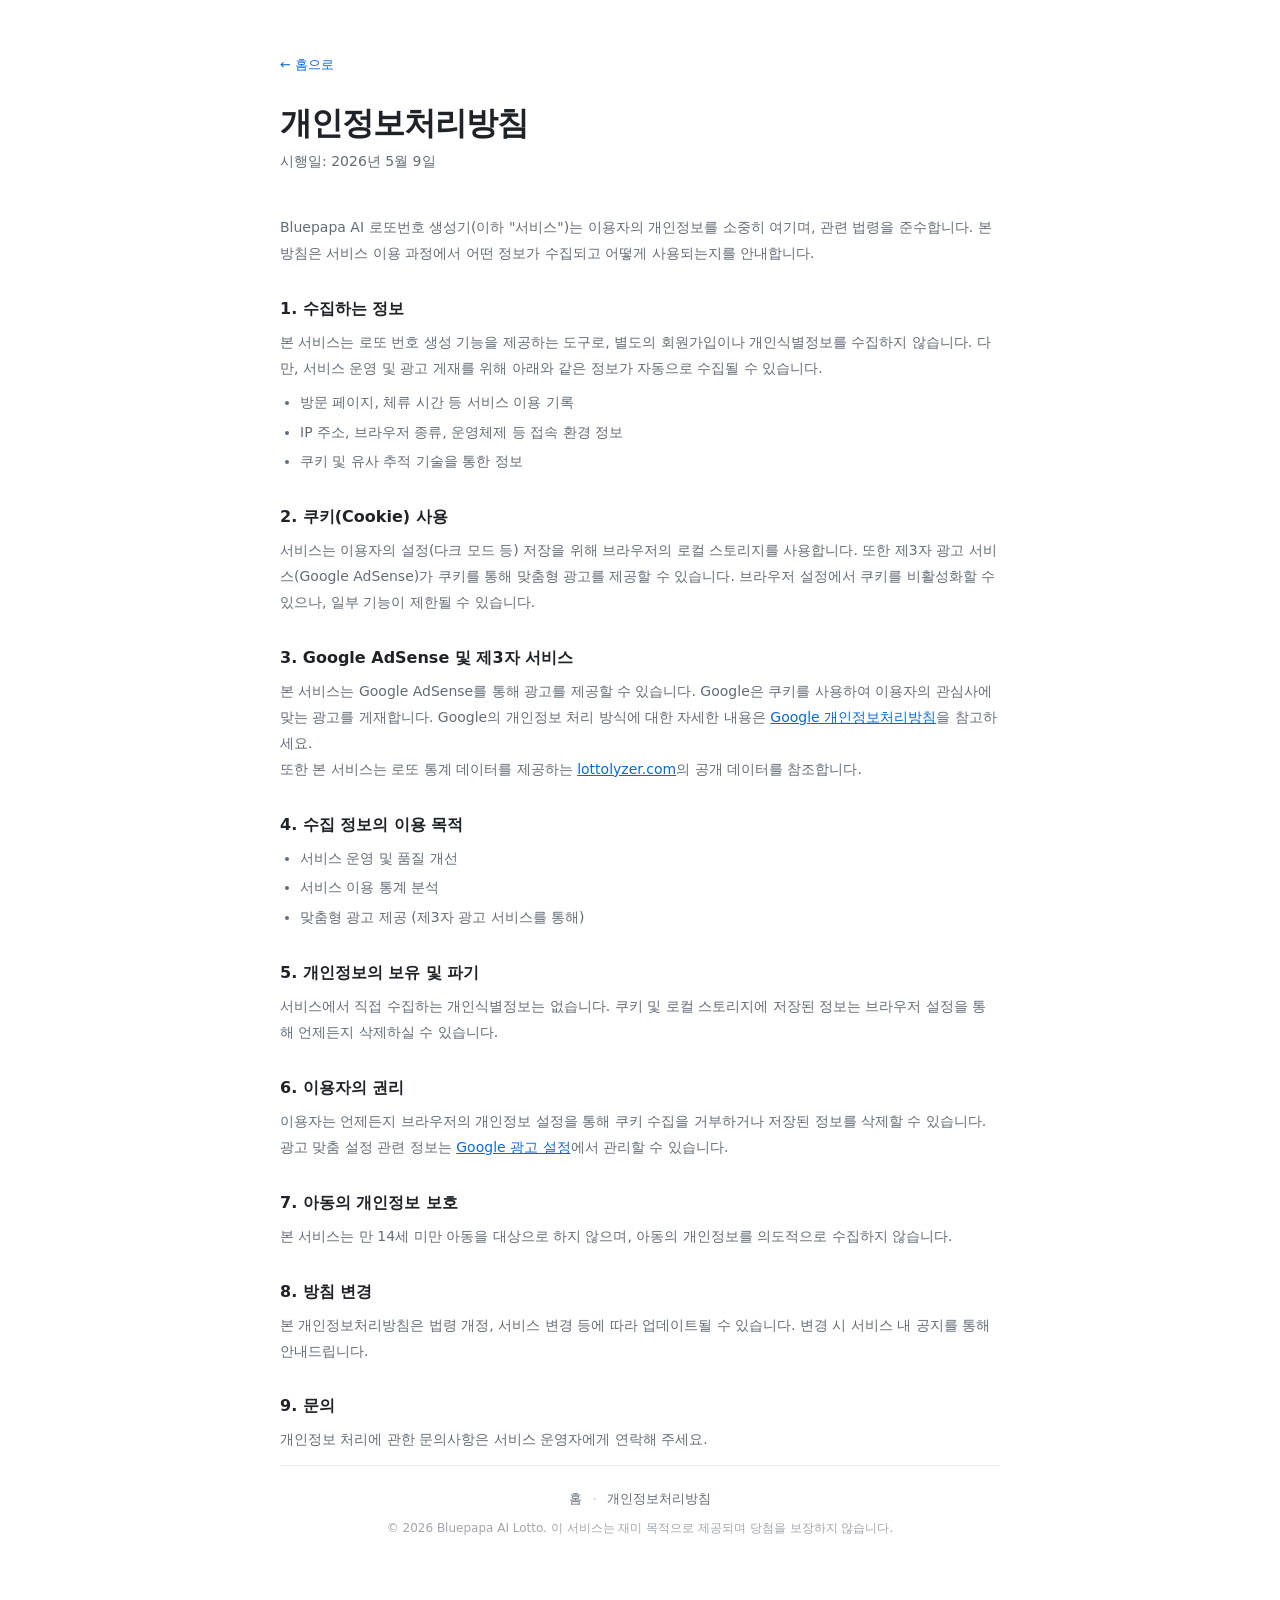
==== privacy.html @ 8c169852 "Google AdSense 최적화: 메타태그, FAQ, 개인정보처리방침, robots.txt, sitemap 추가 Co-Authored-By: Claude Sonnet 4.6 <n" ====
<!DOCTYPE html>
<html lang="ko">
<head>
  <meta charset="UTF-8" />
  <meta name="viewport" content="width=device-width, initial-scale=1.0" />
  <title>개인정보처리방침 - Bluepapa AI 로또번호 생성기</title>
  <meta name="description" content="Bluepapa AI 로또번호 생성기의 개인정보처리방침입니다." />
  <meta name="robots" content="index, follow" />
  <link rel="stylesheet" href="style.css">
  <style>
    .policy-wrap {
      width: 100%;
      max-width: 720px;
      margin: 0 auto;
    }
    .policy-wrap h1 {
      font-size: clamp(22px, 4vw, 32px);
      font-weight: 800;
      letter-spacing: -1px;
      margin-bottom: 8px;
      white-space: normal;
    }
    .policy-date {
      font-size: 13px;
      color: var(--muted);
      margin-bottom: 40px;
    }
    .policy-wrap h2 {
      font-size: 16px;
      font-weight: 700;
      color: var(--text);
      margin: 32px 0 10px;
      letter-spacing: 0;
      text-transform: none;
    }
    .policy-wrap p, .policy-wrap li {
      font-size: 14px;
      color: var(--muted);
      line-height: 1.85;
    }
    .policy-wrap ul {
      padding-left: 20px;
      margin: 8px 0;
    }
    .policy-wrap li { margin-bottom: 4px; }
    .policy-wrap a { color: var(--accent2); }
  </style>
</head>
<body>

  <div class="policy-wrap">
    <nav class="footer-nav" style="justify-content:flex-start; margin-bottom:32px;">
      <a href="/">← 홈으로</a>
    </nav>

    <h1>개인정보처리방침</h1>
    <p class="policy-date">시행일: 2026년 5월 9일</p>

    <p>Bluepapa AI 로또번호 생성기(이하 "서비스")는 이용자의 개인정보를 소중히 여기며, 관련 법령을 준수합니다. 본 방침은 서비스 이용 과정에서 어떤 정보가 수집되고 어떻게 사용되는지를 안내합니다.</p>

    <h2>1. 수집하는 정보</h2>
    <p>본 서비스는 로또 번호 생성 기능을 제공하는 도구로, 별도의 회원가입이나 개인식별정보를 수집하지 않습니다. 다만, 서비스 운영 및 광고 게재를 위해 아래와 같은 정보가 자동으로 수집될 수 있습니다.</p>
    <ul>
      <li>방문 페이지, 체류 시간 등 서비스 이용 기록</li>
      <li>IP 주소, 브라우저 종류, 운영체제 등 접속 환경 정보</li>
      <li>쿠키 및 유사 추적 기술을 통한 정보</li>
    </ul>

    <h2>2. 쿠키(Cookie) 사용</h2>
    <p>서비스는 이용자의 설정(다크 모드 등) 저장을 위해 브라우저의 로컬 스토리지를 사용합니다. 또한 제3자 광고 서비스(Google AdSense)가 쿠키를 통해 맞춤형 광고를 제공할 수 있습니다. 브라우저 설정에서 쿠키를 비활성화할 수 있으나, 일부 기능이 제한될 수 있습니다.</p>

    <h2>3. Google AdSense 및 제3자 서비스</h2>
    <p>본 서비스는 Google AdSense를 통해 광고를 제공할 수 있습니다. Google은 쿠키를 사용하여 이용자의 관심사에 맞는 광고를 게재합니다. Google의 개인정보 처리 방식에 대한 자세한 내용은 <a href="https://policies.google.com/privacy" target="_blank" rel="noopener">Google 개인정보처리방침</a>을 참고하세요.</p>
    <p>또한 본 서비스는 로또 통계 데이터를 제공하는 <a href="https://en.lottolyzer.com" target="_blank" rel="noopener">lottolyzer.com</a>의 공개 데이터를 참조합니다.</p>

    <h2>4. 수집 정보의 이용 목적</h2>
    <ul>
      <li>서비스 운영 및 품질 개선</li>
      <li>서비스 이용 통계 분석</li>
      <li>맞춤형 광고 제공 (제3자 광고 서비스를 통해)</li>
    </ul>

    <h2>5. 개인정보의 보유 및 파기</h2>
    <p>서비스에서 직접 수집하는 개인식별정보는 없습니다. 쿠키 및 로컬 스토리지에 저장된 정보는 브라우저 설정을 통해 언제든지 삭제하실 수 있습니다.</p>

    <h2>6. 이용자의 권리</h2>
    <p>이용자는 언제든지 브라우저의 개인정보 설정을 통해 쿠키 수집을 거부하거나 저장된 정보를 삭제할 수 있습니다. 광고 맞춤 설정 관련 정보는 <a href="https://adssettings.google.com" target="_blank" rel="noopener">Google 광고 설정</a>에서 관리할 수 있습니다.</p>

    <h2>7. 아동의 개인정보 보호</h2>
    <p>본 서비스는 만 14세 미만 아동을 대상으로 하지 않으며, 아동의 개인정보를 의도적으로 수집하지 않습니다.</p>

    <h2>8. 방침 변경</h2>
    <p>본 개인정보처리방침은 법령 개정, 서비스 변경 등에 따라 업데이트될 수 있습니다. 변경 시 서비스 내 공지를 통해 안내드립니다.</p>

    <h2>9. 문의</h2>
    <p>개인정보 처리에 관한 문의사항은 서비스 운영자에게 연락해 주세요.</p>

  </div>

  <footer class="site-footer" style="max-width:720px; width:100%;">
    <nav class="footer-nav">
      <a href="/">홈</a>
      <span class="footer-divider">·</span>
      <a href="/privacy.html">개인정보처리방침</a>
    </nav>
    <p class="footer-copy">© 2026 Bluepapa AI Lotto. 이 서비스는 재미 목적으로 제공되며 당첨을 보장하지 않습니다.</p>
  </footer>

</body>
</html>
---- style.css ----
/* ── System Font Stack ── */
:root {
  /* Light Mode (Default) */
  --bg:      #ffffff;
  --bg2:     #f6f8fa;
  --bg3:     #eaeef2;
  --bg4:     #d0d7de;
  --border:  rgba(0,0,0,0.08);
  --text:    #1f2328;
  --muted:   #636c76;
  --accent:  #fbc400;
  --accent2: #0969da;
  --green:   #1a7f37;
  --radius:  16px;
  --shadow:  0 4px 12px rgba(0,0,0,0.08);
  --ball-shadow: 0 4px 8px rgba(0,0,0,0.15);
}

body.dark-mode {
  /* Dark Mode */
  --bg:      #0d1117;
  --bg2:     #161b22;
  --bg3:     #1c2230;
  --bg4:     #222b3a;
  --border:  rgba(255,255,255,0.08);
  --text:    #e6edf3;
  --muted:   #8b949e;
  --accent:  #fbc400;
  --accent2: #4f9cf9;
  --green:   #4caf50;
  --shadow:  0 4px 12px rgba(0,0,0,0.5);
  --ball-shadow: 0 6px 16px rgba(0,0,0,0.5);
}

*, *::before, *::after { box-sizing: border-box; margin: 0; padding: 0; }

html { scroll-behavior: smooth; }

body {
  background: var(--bg);
  color: var(--text);
  font-family: 'Segoe UI', system-ui, -apple-system, sans-serif;
  min-height: 100vh;
  display: flex;
  flex-direction: column;
  align-items: center;
  padding: 56px 20px 80px;
  transition: background 0.3s, color 0.3s;
}

::-webkit-scrollbar { width: 6px; }
::-webkit-scrollbar-track { background: var(--bg); }
::-webkit-scrollbar-thumb { background: var(--bg3); border-radius: 3px; }

/* ───────────── HEADER ───────────── */
header {
  text-align: center;
  margin-bottom: 40px;
  position: relative;
  width: 100%;
  max-width: 600px;
}

.theme-toggle {
  position: absolute;
  top: -40px;
  right: 0;
  background: var(--bg2);
  border: 1px solid var(--border);
  color: var(--text);
  width: 40px;
  height: 40px;
  border-radius: 50%;
  display: flex;
  align-items: center;
  justify-content: center;
  cursor: pointer;
  font-size: 20px;
  transition: all 0.2s;
  box-shadow: var(--shadow);
}

.theme-toggle:hover {
  transform: scale(1.1);
}

.logo {
  display: inline-flex;
  align-items: center;
  justify-content: center;
  gap: 10px;
  font-size: 13px;
  font-weight: 700;
  color: var(--accent2);
  letter-spacing: 0.1em;
  text-transform: uppercase;
  margin-bottom: 20px;
  font-variant-numeric: tabular-nums;
}

.logo-dot {
  width: 8px; height: 8px;
  border-radius: 50%;
  background: var(--accent2);
  animation: blink 2s ease-in-out infinite;
}

@keyframes blink {
  0%, 100% { opacity: 1; }
  50% { opacity: 0.3; }
}

h1 {
  font-size: clamp(24px, 5vw, 42px);
  font-weight: 800;
  letter-spacing: -1.5px;
  line-height: 1.1;
  margin-bottom: 10px;
  white-space: nowrap;
}

h1 .blue { color: var(--accent2); }
h1 .gold { color: var(--accent); }

.tagline {
  font-size: 14px;
  color: var(--muted);
  margin-bottom: 16px;
}

.data-badge {
  display: inline-flex;
  align-items: center;
  gap: 6px;
  background: var(--bg2);
  border: 1px solid var(--border);
  border-radius: 100px;
  padding: 5px 14px;
  font-size: 11.5px;
  color: var(--muted);
}

.data-badge::before {
  content: '';
  width: 6px; height: 6px;
  border-radius: 50%;
  background: var(--green);
}

.draw-info {
  margin-top: 12px;
  display: flex;
  align-items: center;
  gap: 10px;
  flex-wrap: wrap;
  justify-content: center;
  font-size: 13px;
  color: var(--muted);
}

.draw-divider {
  opacity: 0.4;
}

.countdown {
  font-variant-numeric: tabular-nums;
  font-weight: 600;
  color: var(--accent);
  background: rgba(251, 196, 0, 0.12);
  padding: 1px 7px;
  border-radius: 6px;
  margin-left: 4px;
}

/* ───────────── MODE TOGGLE ───────────── */
.mode-wrap {
  display: flex;
  background: var(--bg2);
  border: 1px solid var(--border);
  border-radius: 12px;
  padding: 4px;
  gap: 4px;
  margin-bottom: 12px;
}

.mode-btn {
  cursor: pointer;
  border: none;
  border-radius: 8px;
  padding: 9px 22px;
  font-size: 13px;
  font-weight: 600;
  font-family: inherit;
  background: transparent;
  color: var(--muted);
  transition: all 0.2s;
  white-space: nowrap;
}

.mode-btn.active {
  background: var(--bg4);
  color: var(--text);
  box-shadow: var(--shadow);
}

/* ───────────── TOP-N 서브 셀렉터 ───────────── */
.topn-wrap {
  display: flex;
  flex-direction: column;
  align-items: center;
  gap: 10px;
  margin-bottom: 24px;
  overflow: hidden;
  max-height: 0;
  opacity: 0;
  transition: max-height 0.35s ease, opacity 0.25s ease, margin-bottom 0.35s ease;
}

.topn-wrap.visible {
  max-height: 120px;
  opacity: 1;
  margin-bottom: 24px;
}

.topn-label {
  font-size: 12px;
  color: var(--muted);
  letter-spacing: 0.05em;
}

.topn-label strong { color: var(--accent); }

.topn-btns {
  display: flex;
  gap: 7px;
}

.topn-btn {
  cursor: pointer;
  width: 44px; height: 44px;
  border-radius: 10px;
  border: 1px solid var(--border);
  background: var(--bg3);
  color: var(--muted);
  font-family: inherit;
  font-size: 15px;
  font-weight: 700;
  transition: all 0.2s;
  display: flex; align-items: center; justify-content: center;
}

.topn-btn:hover {
  border-color: rgba(251,196,0,0.4);
  color: var(--text);
}

.topn-btn.active {
  background: linear-gradient(135deg, #fbc400, #e67e00);
  border-color: transparent;
  color: #111;
  box-shadow: 0 4px 12px rgba(251,196,0,0.35);
  transform: scale(1.1);
}

/* 고정 볼 표시 */
.ball.fixed-ball {
  box-shadow:
    inset 0 -4px 8px rgba(0,0,0,0.3),
    inset 0 2px 4px rgba(255,255,255,0.15),
    var(--ball-shadow),
    0 0 0 3px rgba(251,196,0,0.7);
}

.pin-icon {
  font-size: 9px;
  text-align: center;
  line-height: 1;
  height: 12px;
}

/* ───────────── BOARD ───────────── */
.board {
  width: 100%;
  max-width: 600px;
  display: flex;
  flex-direction: column;
  gap: 14px;
  margin-bottom: 32px;
}

.game-row {
  background: var(--bg2);
  border: 1px solid var(--border);
  border-radius: var(--radius);
  padding: 18px 22px;
  display: flex;
  align-items: center;
  gap: 14px;
  transition: border-color 0.25s;
}

.game-row:hover { border-color: rgba(251,196,0,0.2); }

.game-label {
  font-size: 11px;
  font-weight: 700;
  color: var(--muted);
  min-width: 30px;
  letter-spacing: 0.05em;
  font-variant-numeric: tabular-nums;
}

.balls {
  display: flex;
  flex: 1;
  justify-content: space-evenly;
  align-items: flex-end;
}

/* ───────────── BALL ───────────── */
.ball-wrap { display: flex; flex-direction: column; align-items: center; gap: 4px; }

.ball {
  width: 52px; height: 52px;
  border-radius: 50%;
  display: flex;
  align-items: center;
  justify-content: center;
  font-size: 17px;
  font-weight: 800;
  color: #fff;
  text-shadow: 0 1px 3px rgba(0,0,0,0.35);
  position: relative;
  opacity: 0;
  transform: scale(0.3) rotate(-15deg);
  transition: opacity 0.3s, transform 0.42s cubic-bezier(0.34,1.56,0.64,1);
  box-shadow:
    inset 0 -4px 8px rgba(0,0,0,0.3),
    inset 0 2px 4px rgba(255,255,255,0.15),
    var(--ball-shadow);
  cursor: default;
}

.ball::after {
  content: '';
  position: absolute;
  top: 7px; left: 9px;
  width: 14px; height: 9px;
  background: rgba(255,255,255,0.28);
  border-radius: 50%;
  transform: rotate(-30deg);
}

.ball.show { opacity: 1; transform: scale(1) rotate(0deg); }

/* 로또 공 색상 */
.ball.y { background: radial-gradient(circle at 35% 30%, #ffe566, #f9a800); }  /* 1–10 */
.ball.b { background: radial-gradient(circle at 35% 30%, #90caf9, #1565c0); }  /* 11–20 */
.ball.r { background: radial-gradient(circle at 35% 30%, #ef9a9a, #c62828); }  /* 21–30 */
.ball.s { background: radial-gradient(circle at 35% 30%, #cfd8dc, #546e7a); }  /* 31–40 */
.ball.g { background: radial-gradient(circle at 35% 30%, #dce775, #558b2f); }  /* 41–45 */

.ball-placeholder {
  width: 52px; height: 52px;
  border-radius: 50%;
  background: var(--bg3);
  border: 2px dashed var(--border);
}

.ball-rank {
  font-size: 9px;
  font-weight: 700;
  color: var(--muted);
  letter-spacing: 0.04em;
  opacity: 0;
  transition: opacity 0.3s 0.5s;
  height: 12px;
}

.ball-rank.hot { color: var(--accent); }
.ball-rank.visible { opacity: 1; }

/* ───────────── BUTTONS ───────────── */
.btn-group {
  display: flex;
  gap: 10px;
  flex-wrap: wrap;
  justify-content: center;
  margin-bottom: 44px;
}

.btn {
  cursor: pointer;
  border: none;
  border-radius: 10px;
  font-family: inherit;
  font-weight: 700;
  font-size: 15px;
  padding: 15px 34px;
  transition: transform 0.15s, box-shadow 0.2s, background 0.2s;
}

.btn:active { transform: scale(0.95) !important; }

.btn-primary {
  background: linear-gradient(135deg, #fbc400 0%, #e67e00 100%);
  color: #111;
  box-shadow: 0 4px 20px rgba(251,196,0,0.28);
}

.btn-primary:hover {
  transform: translateY(-2px);
  box-shadow: 0 8px 32px rgba(251,196,0,0.42);
}

.btn-secondary {
  background: var(--bg2);
  color: var(--muted);
  border: 1px solid var(--border);
}

.btn-secondary:hover {
  color: var(--text);
  border-color: rgba(0,0,0,0.1);
  transform: translateY(-2px);
}

body.dark-mode .btn-secondary:hover {
    border-color: rgba(255,255,255,0.2);
}

/* ───────────── STATS PANEL ───────────── */
.stats-panel {
  width: 100%;
  max-width: 600px;
  background: var(--bg2);
  border: 1px solid var(--border);
  border-radius: var(--radius);
  overflow: hidden;
  margin-bottom: 32px;
}

.stats-header {
  display: flex;
  align-items: center;
  justify-content: space-between;
  padding: 16px 20px;
  border-bottom: 1px solid var(--border);
  cursor: pointer;
  user-select: none;
}

.stats-header-left {
  display: flex;
  align-items: center;
  gap: 10px;
}

.stats-header h2 {
  font-size: 13px;
  font-weight: 700;
  color: var(--muted);
  letter-spacing: 0.06em;
  text-transform: uppercase;
}

.stats-toggle-icon {
  font-size: 13px;
  color: var(--muted);
  transition: transform 0.3s;
}

.stats-toggle-icon.open { transform: rotate(180deg); }

.stats-body {
  max-height: 0;
  overflow: hidden;
  transition: max-height 0.4s ease;
}

.stats-body.open { max-height: 600px; }

.stats-inner { padding: 20px; }

/* 정렬 탭 */
.sort-tabs {
  display: flex;
  gap: 6px;
  margin-bottom: 16px;
}

.sort-tab {
  cursor: pointer;
  border: 1px solid var(--border);
  border-radius: 6px;
  padding: 5px 12px;
  font-size: 11px;
  font-weight: 600;
  background: transparent;
  color: var(--muted);
  font-family: inherit;
  transition: all 0.15s;
}

.sort-tab.active {
  background: var(--bg4);
  color: var(--text);
  border-color: rgba(0,0,0,0.1);
}

body.dark-mode .sort-tab.active {
    border-color: rgba(255,255,255,0.2);
}

.stats-grid {
  display: grid;
  grid-template-columns: repeat(auto-fill, minmax(76px, 1fr));
  gap: 7px;
}

.stat-card {
  display: flex;
  flex-direction: column;
  align-items: center;
  gap: 5px;
  padding: 10px 6px 8px;
  border-radius: 10px;
  border: 1px solid var(--border);
  background: var(--bg3);
  transition: border-color 0.2s, background 0.2s, transform 0.2s;
}

.stat-card.picked {
  border-color: rgba(251,196,0,0.55);
  background: rgba(251,196,0,0.05);
  transform: scale(1.04);
}

.stat-num {
  font-size: 17px;
  font-weight: 800;
  color: var(--text);
}

.stat-bar-wrap {
  width: 100%;
  height: 4px;
  background: rgba(0,0,0,0.06);
  border-radius: 2px;
  overflow: hidden;
}

body.dark-mode .stat-bar-wrap {
    background: rgba(255,255,255,0.06);
}

.stat-bar {
  height: 100%;
  border-radius: 2px;
  background: linear-gradient(90deg, #fbc400, #e67e00);
}

.stat-count {
  font-size: 10px;
  color: var(--muted);
  font-variant-numeric: tabular-nums;
}

/* ───────────── CONTACT FORM ───────────── */
.contact-section {
  width: 100%;
  max-width: 600px;
  background: var(--bg2);
  border: 1px solid var(--border);
  border-radius: var(--radius);
  padding: 28px 28px 24px;
  margin-bottom: 32px;
}

.contact-header { margin-bottom: 20px; }

.contact-title {
  font-size: 15px;
  font-weight: 700;
  color: var(--text);
  margin-bottom: 6px;
  letter-spacing: 0.02em;
}

.contact-desc {
  font-size: 12px;
  color: var(--muted);
  line-height: 1.6;
}

.form-row {
  display: grid;
  grid-template-columns: 1fr 1fr;
  gap: 12px;
}

.form-group {
  display: flex;
  flex-direction: column;
  gap: 6px;
  margin-bottom: 14px;
}

.form-group label {
  font-size: 12px;
  font-weight: 600;
  color: var(--muted);
  letter-spacing: 0.04em;
}

.form-group input,
.form-group select,
.form-group textarea {
  background: var(--bg);
  border: 1px solid var(--border);
  border-radius: 10px;
  color: var(--text);
  font-family: inherit;
  font-size: 13.5px;
  padding: 10px 13px;
  transition: border-color 0.2s, box-shadow 0.2s;
  outline: none;
  width: 100%;
  resize: none;
}

.form-group input::placeholder,
.form-group textarea::placeholder {
  color: var(--muted);
  opacity: 0.6;
}

.form-group input:focus,
.form-group select:focus,
.form-group textarea:focus {
  border-color: var(--accent);
  box-shadow: 0 0 0 3px rgba(251,196,0,0.15);
}

.form-group select option {
  background: var(--bg2);
  color: var(--text);
}

.form-submit {
  width: 100%;
  margin-top: 4px;
}

.form-success {
  display: none;
  text-align: center;
  color: var(--green);
  font-size: 14px;
  font-weight: 600;
  padding: 12px 0;
}

@media (max-width: 500px) {
  .form-row { grid-template-columns: 1fr; }
  .contact-section { padding: 20px 16px; }
}

/* ───────────── FAQ ───────────── */
.faq-section {
  width: 100%;
  max-width: 600px;
  margin-bottom: 40px;
}

.faq-title {
  font-size: 14px;
  font-weight: 700;
  color: var(--muted);
  letter-spacing: 0.06em;
  text-transform: uppercase;
  margin-bottom: 14px;
  text-align: center;
}

.faq-list {
  display: flex;
  flex-direction: column;
  gap: 8px;
}

.faq-item {
  background: var(--bg2);
  border: 1px solid var(--border);
  border-radius: var(--radius);
  overflow: hidden;
}

.faq-q {
  width: 100%;
  display: flex;
  align-items: center;
  justify-content: space-between;
  gap: 12px;
  padding: 16px 20px;
  background: none;
  border: none;
  cursor: pointer;
  font-family: inherit;
  font-size: 14px;
  font-weight: 600;
  color: var(--text);
  text-align: left;
}

.faq-icon {
  font-size: 20px;
  color: var(--muted);
  transition: transform 0.25s;
  flex-shrink: 0;
}

.faq-item.open .faq-icon { transform: rotate(45deg); color: var(--accent); }

.faq-a {
  max-height: 0;
  overflow: hidden;
  transition: max-height 0.3s ease, padding 0.3s ease;
  padding: 0 20px;
}

.faq-item.open .faq-a {
  max-height: 200px;
  padding: 0 20px 16px;
}

.faq-a p {
  font-size: 13.5px;
  color: var(--muted);
  line-height: 1.8;
}

/* ───────────── SITE FOOTER ───────────── */
.site-footer {
  width: 100%;
  max-width: 600px;
  text-align: center;
  margin-top: 12px;
  padding-top: 24px;
  border-top: 1px solid var(--border);
}

.footer-nav {
  display: flex;
  align-items: center;
  justify-content: center;
  gap: 10px;
  margin-bottom: 10px;
}

.footer-nav a {
  font-size: 13px;
  color: var(--muted);
  text-decoration: none;
  transition: color 0.2s;
}

.footer-nav a:hover { color: var(--text); }

.footer-divider {
  color: var(--muted);
  opacity: 0.4;
  font-size: 13px;
}

.footer-copy {
  font-size: 12px;
  color: var(--muted);
  opacity: 0.6;
  line-height: 1.7;
}

/* ───────────── FOOTER NOTICE ───────────── */
.notice {
  font-size: 12px;
  color: var(--muted);
  text-align: center;
  line-height: 1.85;
  max-width: 480px;
}

.notice strong { color: var(--accent); }
.notice a { color: var(--muted); }

/* ───────────── RESPONSIVE ───────────── */
@media (max-width: 500px) {
  .ball, .ball-placeholder { width: 44px; height: 44px; font-size: 15px; }
  .game-row { padding: 14px 12px; gap: 10px; }
  .balls { gap: 7px; }
  .ball::after { top: 5px; left: 6px; width: 11px; height: 7px; }
  .btn { padding: 13px 24px; font-size: 14px; }
  .theme-toggle { top: -50px; }
}
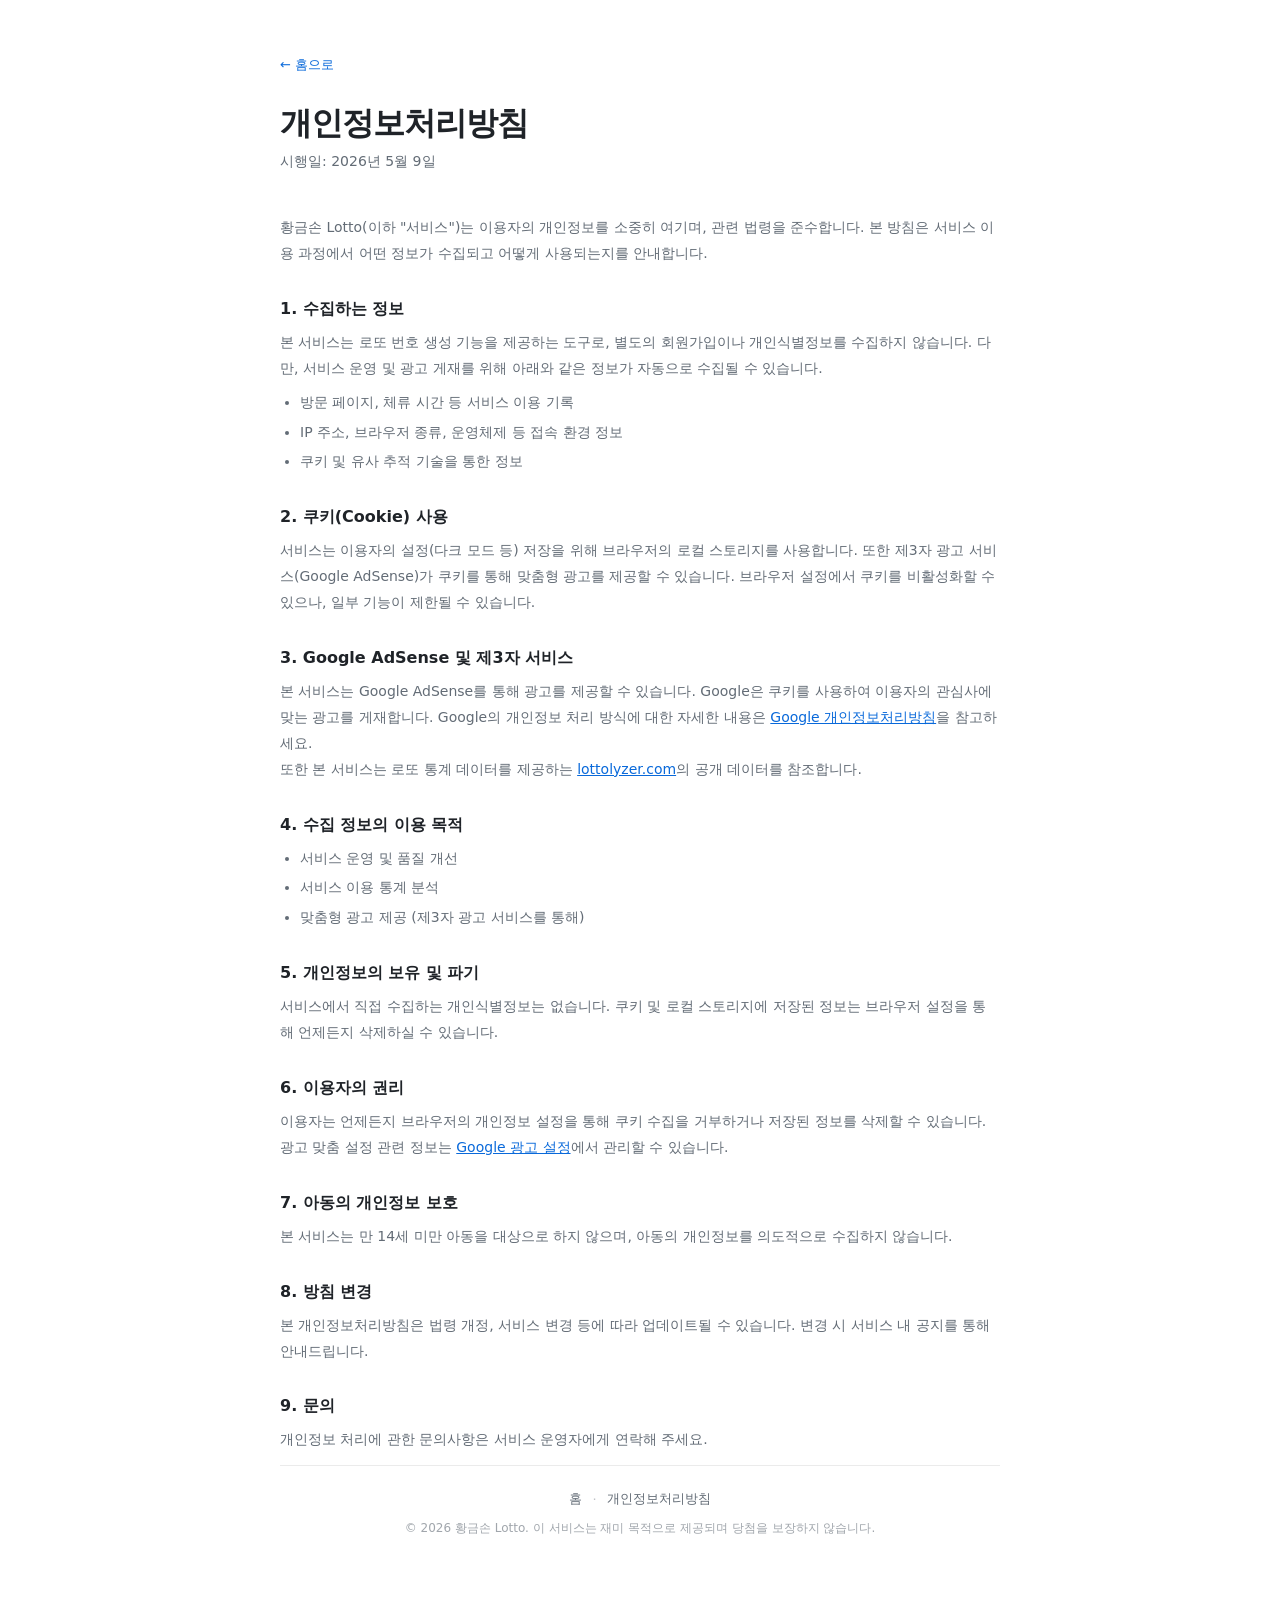
==== commit 5e73bedd: "타이틀 'Bluepapa AI Lotto번호 생성기' → '황금손 Lotto' 변경 Co-Authored-By: Claude Sonnet 4.6 <noreply@anthropic." ====
--- a/privacy.html
+++ b/privacy.html
@@ -3,8 +3,8 @@
 <head>
   <meta charset="UTF-8" />
   <meta name="viewport" content="width=device-width, initial-scale=1.0" />
-  <title>개인정보처리방침 - Bluepapa AI 로또번호 생성기</title>
-  <meta name="description" content="Bluepapa AI 로또번호 생성기의 개인정보처리방침입니다." />
+  <title>개인정보처리방침 - 황금손 Lotto</title>
+  <meta name="description" content="황금손 Lotto의 개인정보처리방침입니다." />
   <meta name="robots" content="index, follow" />
   <link rel="stylesheet" href="style.css">
   <style>
@@ -56,7 +56,7 @@
     <h1>개인정보처리방침</h1>
     <p class="policy-date">시행일: 2026년 5월 9일</p>
 
-    <p>Bluepapa AI 로또번호 생성기(이하 "서비스")는 이용자의 개인정보를 소중히 여기며, 관련 법령을 준수합니다. 본 방침은 서비스 이용 과정에서 어떤 정보가 수집되고 어떻게 사용되는지를 안내합니다.</p>
+    <p>황금손 Lotto(이하 "서비스")는 이용자의 개인정보를 소중히 여기며, 관련 법령을 준수합니다. 본 방침은 서비스 이용 과정에서 어떤 정보가 수집되고 어떻게 사용되는지를 안내합니다.</p>
 
     <h2>1. 수집하는 정보</h2>
     <p>본 서비스는 로또 번호 생성 기능을 제공하는 도구로, 별도의 회원가입이나 개인식별정보를 수집하지 않습니다. 다만, 서비스 운영 및 광고 게재를 위해 아래와 같은 정보가 자동으로 수집될 수 있습니다.</p>
@@ -103,7 +103,7 @@
       <span class="footer-divider">·</span>
       <a href="/privacy.html">개인정보처리방침</a>
     </nav>
-    <p class="footer-copy">© 2026 Bluepapa AI Lotto. 이 서비스는 재미 목적으로 제공되며 당첨을 보장하지 않습니다.</p>
+    <p class="footer-copy">© 2026 황금손 Lotto. 이 서비스는 재미 목적으로 제공되며 당첨을 보장하지 않습니다.</p>
   </footer>
 
 </body>
--- a/style.css
+++ b/style.css
@@ -425,6 +425,22 @@
   transform: translateY(-2px);
 }
 
+.btn-save {
+  background: var(--bg2);
+  color: var(--accent2);
+  border: 1px solid var(--border);
+}
+
+.btn-save:hover:not(:disabled) {
+  background: var(--bg3);
+  transform: translateY(-2px);
+}
+
+.btn-save:disabled {
+  opacity: 0.4;
+  cursor: not-allowed;
+}
+
 body.dark-mode .btn-secondary:hover {
     border-color: rgba(255,255,255,0.2);
 }
@@ -664,6 +680,206 @@
 @media (max-width: 500px) {
   .form-row { grid-template-columns: 1fr; }
   .contact-section { padding: 20px 16px; }
+}
+
+/* ───────────── LOTTO TICKET ───────────── */
+.ticket-section {
+  width: 100%;
+  max-width: 600px;
+  margin-bottom: 32px;
+  opacity: 0;
+  transform: translateY(12px);
+  pointer-events: none;
+  transition: opacity 0.4s ease, transform 0.4s ease;
+}
+
+.ticket-section.visible {
+  opacity: 1;
+  transform: translateY(0);
+  pointer-events: auto;
+}
+
+.ticket-section-header {
+  text-align: center;
+  margin-bottom: 10px;
+}
+
+.ticket-section-title {
+  font-size: 12px;
+  font-weight: 700;
+  color: var(--muted);
+  letter-spacing: 0.08em;
+  text-transform: uppercase;
+}
+
+.ticket-scroll-wrap {
+  overflow-x: auto;
+  -webkit-overflow-scrolling: touch;
+  border-radius: 12px;
+  box-shadow: var(--shadow);
+}
+
+.ticket-card {
+  display: flex;
+  background: #fff;
+  border-radius: 12px;
+  overflow: hidden;
+  border: 1px solid #ddd;
+  min-width: max-content;
+}
+
+/* 왼쪽 브랜드 세로 스트립 */
+.ticket-brand-strip {
+  width: 36px;
+  background: #cc1f2b;
+  display: flex;
+  align-items: center;
+  justify-content: center;
+  flex-shrink: 0;
+}
+
+.ticket-brand-inner {
+  display: flex;
+  flex-direction: column;
+  align-items: center;
+  gap: 2px;
+  transform: rotate(-90deg);
+  white-space: nowrap;
+}
+
+.tb-logo {
+  font-size: 13px;
+  font-weight: 900;
+  color: #fff;
+  font-style: italic;
+  letter-spacing: 1px;
+}
+
+.tb-sub {
+  font-size: 9px;
+  font-weight: 700;
+  color: rgba(255,255,255,0.85);
+  letter-spacing: 0.5px;
+}
+
+/* 게임 컬럼들 */
+.ticket-games {
+  display: flex;
+}
+
+.ticket-game {
+  display: flex;
+  flex-direction: column;
+  border-left: 1px solid #e0e0e0;
+}
+
+/* 게임 헤더 */
+.tg-header {
+  display: flex;
+  align-items: center;
+  justify-content: space-between;
+  padding: 5px 7px 4px;
+  background: #f5f5f5;
+  border-bottom: 1px solid #e0e0e0;
+  gap: 6px;
+}
+
+.tg-label {
+  font-size: 13px;
+  font-weight: 900;
+  color: #cc1f2b;
+}
+
+.tg-price {
+  font-size: 9px;
+  font-weight: 700;
+  color: #555;
+  white-space: nowrap;
+}
+
+/* 숫자 그리드 7×7 */
+.tg-grid {
+  display: grid;
+  grid-template-columns: repeat(7, 22px);
+  gap: 1px;
+  padding: 5px 6px;
+  background: #fff;
+  flex: 1;
+}
+
+.tg-cell {
+  width: 22px;
+  height: 22px;
+  border-radius: 50%;
+  display: flex;
+  align-items: center;
+  justify-content: center;
+  font-size: 9.5px;
+  font-weight: 600;
+  color: #333;
+  border: 1px solid #ddd;
+  background: #fff;
+  font-variant-numeric: tabular-nums;
+  cursor: default;
+  transition: transform 0.2s;
+}
+
+.tg-cell.tg-empty {
+  border-color: transparent;
+  background: transparent;
+}
+
+/* 선택된 번호: 볼 색상 */
+.tg-cell.tg-y {
+  background: radial-gradient(circle at 35% 30%, #ffe566, #f9a800);
+  border-color: #f9a800;
+  color: #5a3800;
+  font-weight: 800;
+  box-shadow: 0 1px 4px rgba(249,168,0,0.5);
+  transform: scale(1.12);
+}
+.tg-cell.tg-b {
+  background: radial-gradient(circle at 35% 30%, #90caf9, #1565c0);
+  border-color: #1565c0;
+  color: #fff;
+  font-weight: 800;
+  box-shadow: 0 1px 4px rgba(21,101,192,0.5);
+  transform: scale(1.12);
+}
+.tg-cell.tg-r {
+  background: radial-gradient(circle at 35% 30%, #ef9a9a, #c62828);
+  border-color: #c62828;
+  color: #fff;
+  font-weight: 800;
+  box-shadow: 0 1px 4px rgba(198,40,40,0.5);
+  transform: scale(1.12);
+}
+.tg-cell.tg-s {
+  background: radial-gradient(circle at 35% 30%, #cfd8dc, #546e7a);
+  border-color: #546e7a;
+  color: #fff;
+  font-weight: 800;
+  box-shadow: 0 1px 4px rgba(84,110,122,0.5);
+  transform: scale(1.12);
+}
+.tg-cell.tg-g {
+  background: radial-gradient(circle at 35% 30%, #dce775, #558b2f);
+  border-color: #558b2f;
+  color: #fff;
+  font-weight: 800;
+  box-shadow: 0 1px 4px rgba(85,139,47,0.5);
+  transform: scale(1.12);
+}
+
+/* 게임 푸터 */
+.tg-footer {
+  font-size: 7.5px;
+  color: #888;
+  text-align: center;
+  padding: 3px 4px;
+  border-top: 1px solid #eee;
+  background: #fafafa;
+  white-space: nowrap;
 }
 
 /* ───────────── FAQ ───────────── */
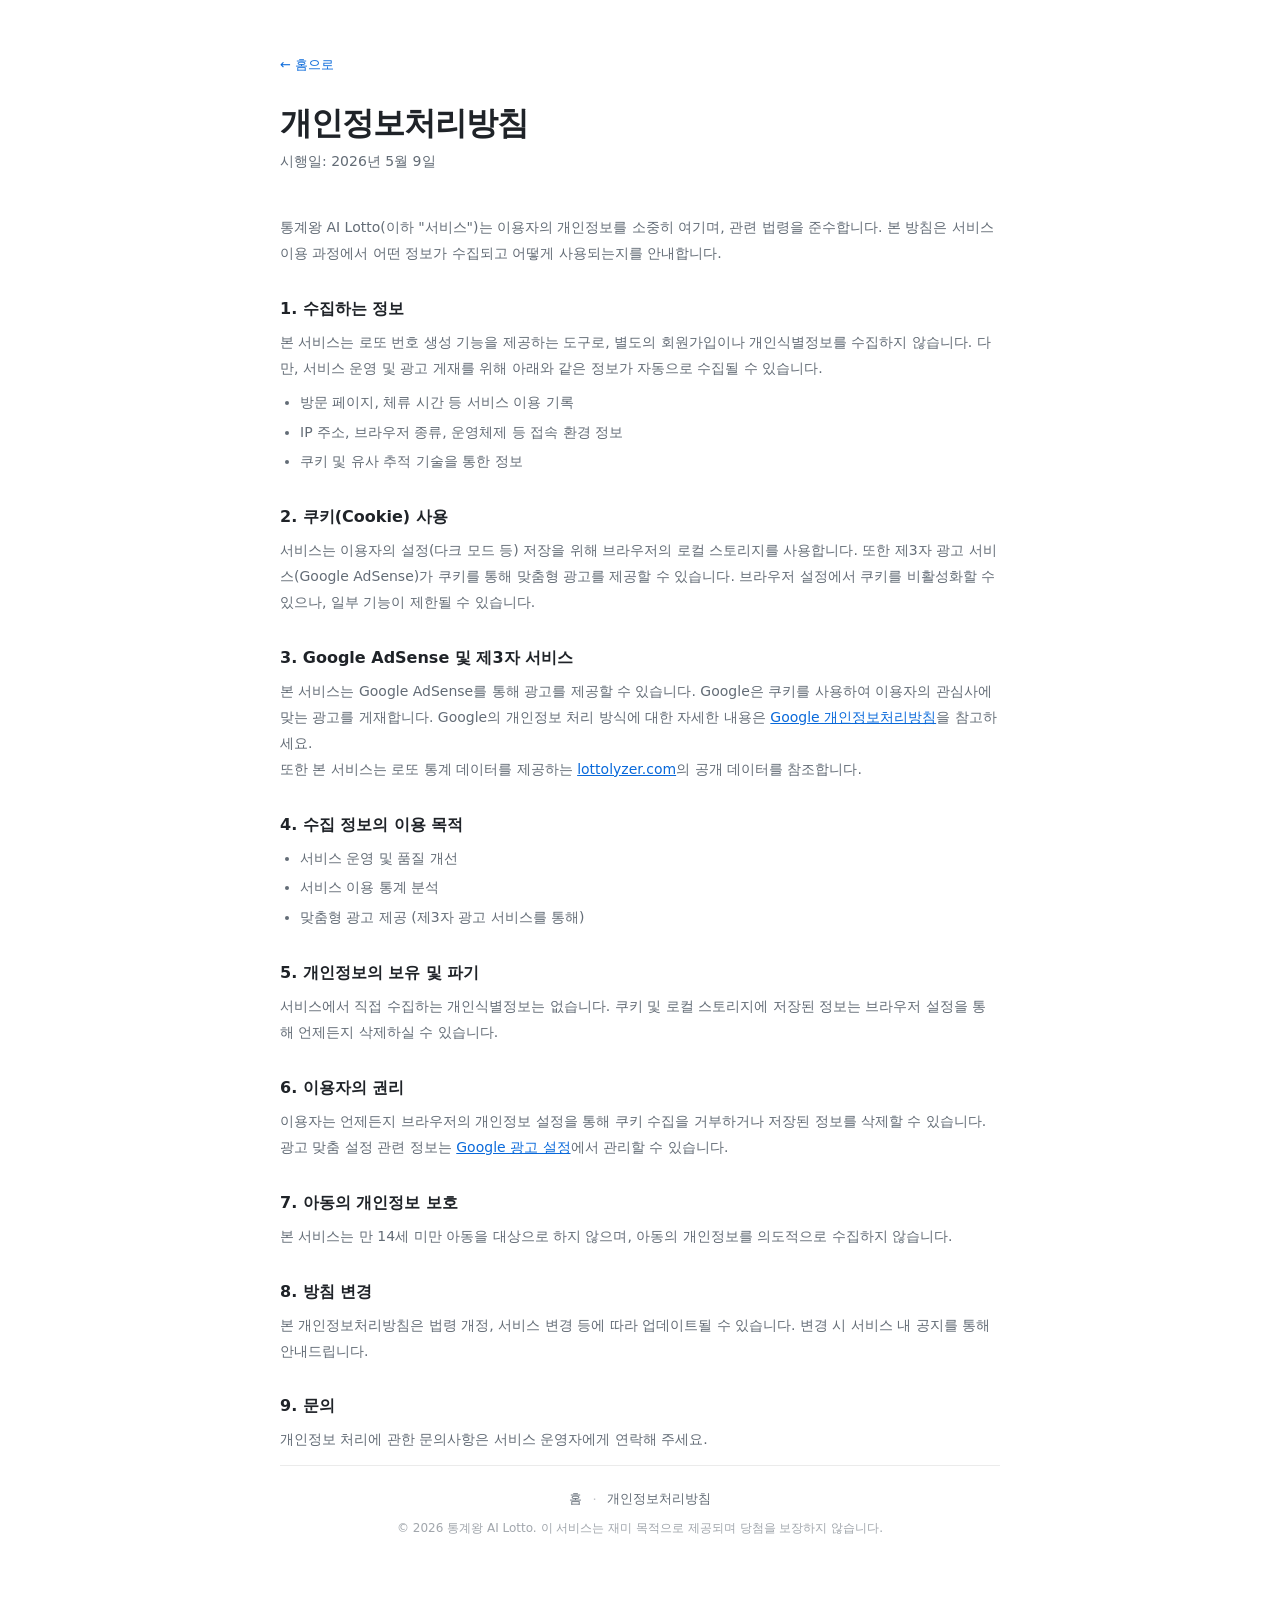
==== commit 9b48d3cf: "타이틀 '황금손 Lotto' → '통계왕 AI Lotto 번호 생성기' 변경 Co-Authored-By: Claude Sonnet 4.6 <noreply@anthropic.com>" ====
--- a/privacy.html
+++ b/privacy.html
@@ -3,8 +3,8 @@
 <head>
   <meta charset="UTF-8" />
   <meta name="viewport" content="width=device-width, initial-scale=1.0" />
-  <title>개인정보처리방침 - 황금손 Lotto</title>
-  <meta name="description" content="황금손 Lotto의 개인정보처리방침입니다." />
+  <title>개인정보처리방침 - 통계왕 AI Lotto</title>
+  <meta name="description" content="통계왕 AI Lotto의 개인정보처리방침입니다." />
   <meta name="robots" content="index, follow" />
   <link rel="stylesheet" href="style.css">
   <style>
@@ -56,7 +56,7 @@
     <h1>개인정보처리방침</h1>
     <p class="policy-date">시행일: 2026년 5월 9일</p>
 
-    <p>황금손 Lotto(이하 "서비스")는 이용자의 개인정보를 소중히 여기며, 관련 법령을 준수합니다. 본 방침은 서비스 이용 과정에서 어떤 정보가 수집되고 어떻게 사용되는지를 안내합니다.</p>
+    <p>통계왕 AI Lotto(이하 "서비스")는 이용자의 개인정보를 소중히 여기며, 관련 법령을 준수합니다. 본 방침은 서비스 이용 과정에서 어떤 정보가 수집되고 어떻게 사용되는지를 안내합니다.</p>
 
     <h2>1. 수집하는 정보</h2>
     <p>본 서비스는 로또 번호 생성 기능을 제공하는 도구로, 별도의 회원가입이나 개인식별정보를 수집하지 않습니다. 다만, 서비스 운영 및 광고 게재를 위해 아래와 같은 정보가 자동으로 수집될 수 있습니다.</p>
@@ -103,7 +103,7 @@
       <span class="footer-divider">·</span>
       <a href="/privacy.html">개인정보처리방침</a>
     </nav>
-    <p class="footer-copy">© 2026 황금손 Lotto. 이 서비스는 재미 목적으로 제공되며 당첨을 보장하지 않습니다.</p>
+    <p class="footer-copy">© 2026 통계왕 AI Lotto. 이 서비스는 재미 목적으로 제공되며 당첨을 보장하지 않습니다.</p>
   </footer>
 
 </body>
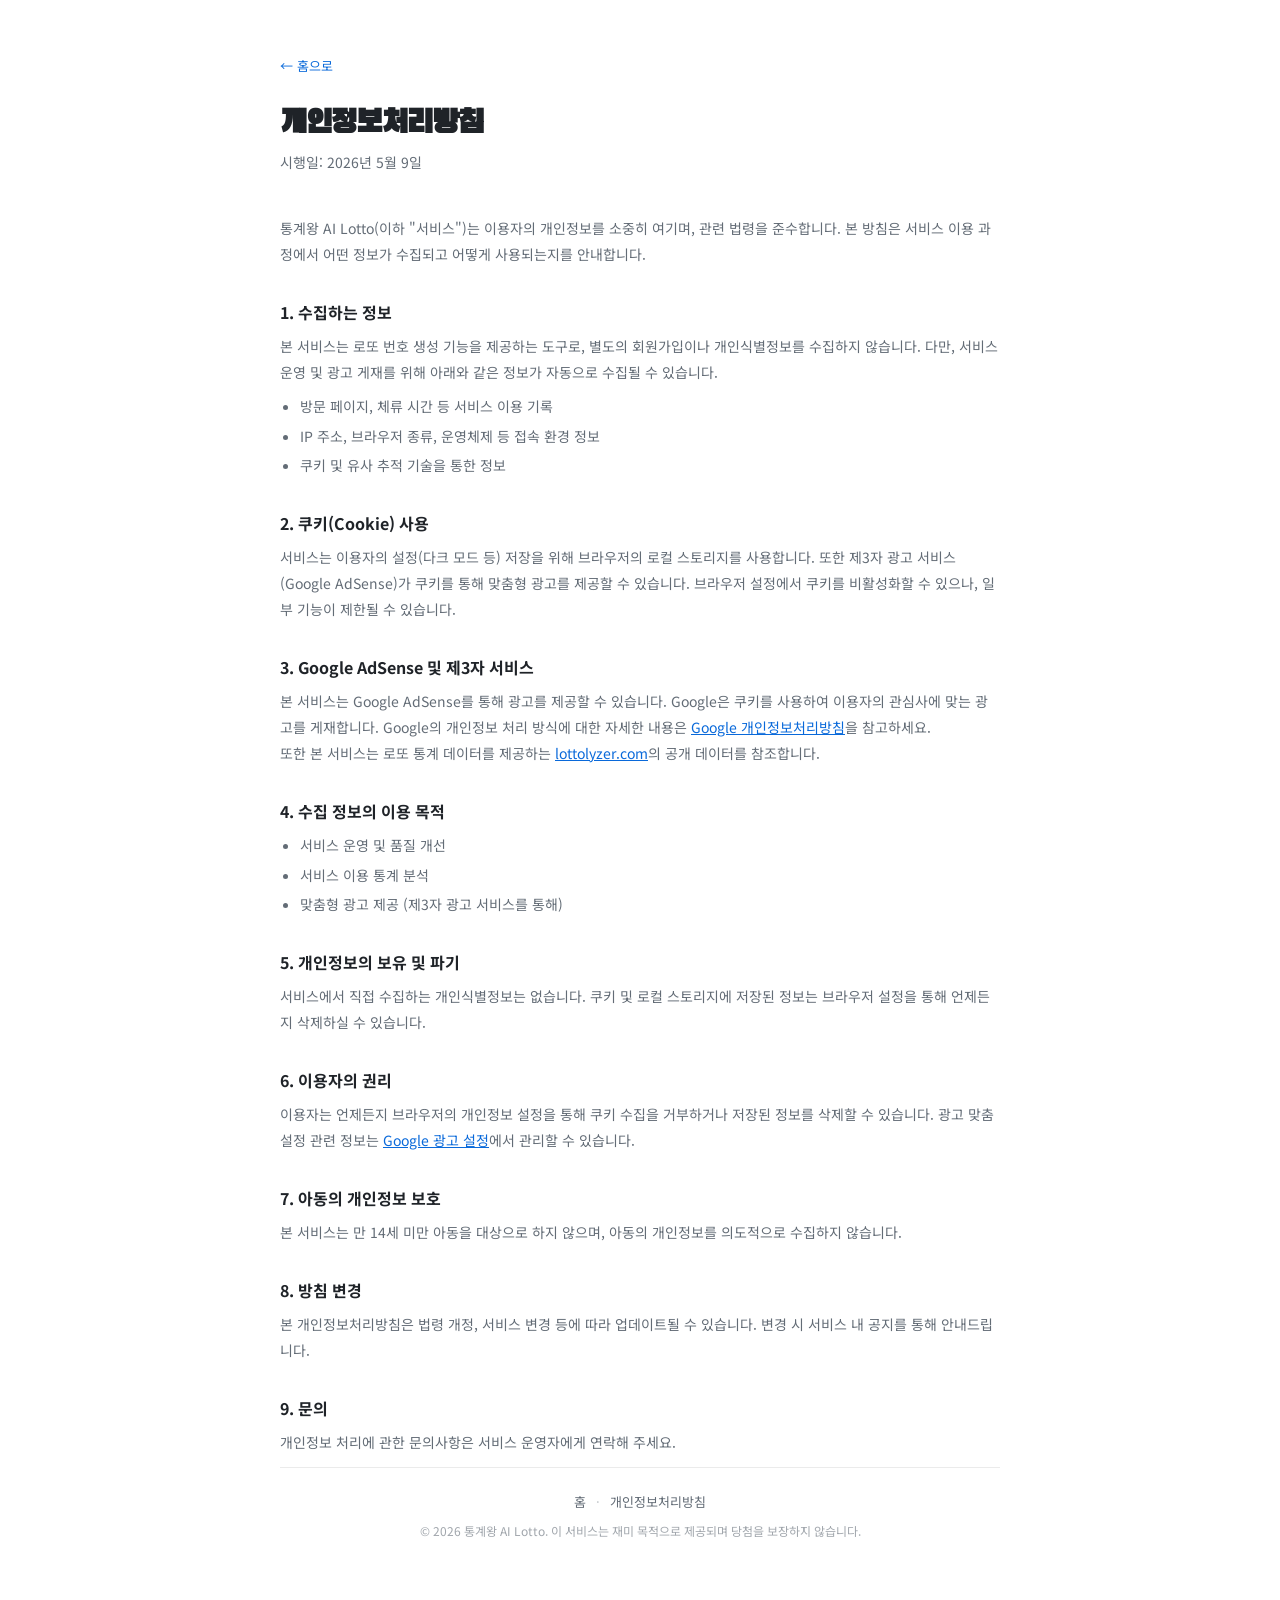
==== commit f08a81fc: "스타일리시 폰트 적용 (Black Han Sans + Noto Sans KR) Co-Authored-By: Claude Sonnet 4.6 <noreply@anthropic.com" ====
--- a/privacy.html
+++ b/privacy.html
@@ -6,6 +6,9 @@
   <title>개인정보처리방침 - 통계왕 AI Lotto</title>
   <meta name="description" content="통계왕 AI Lotto의 개인정보처리방침입니다." />
   <meta name="robots" content="index, follow" />
+  <link rel="preconnect" href="https://fonts.googleapis.com">
+  <link rel="preconnect" href="https://fonts.gstatic.com" crossorigin>
+  <link href="https://fonts.googleapis.com/css2?family=Black+Han+Sans&family=Noto+Sans+KR:wght@300;400;500;700&display=swap" rel="stylesheet">
   <link rel="stylesheet" href="style.css">
   <style>
     .policy-wrap {
--- a/style.css
+++ b/style.css
@@ -39,7 +39,7 @@
 body {
   background: var(--bg);
   color: var(--text);
-  font-family: 'Segoe UI', system-ui, -apple-system, sans-serif;
+  font-family: 'Noto Sans KR', 'Segoe UI', system-ui, -apple-system, sans-serif;
   min-height: 100vh;
   display: flex;
   flex-direction: column;
@@ -89,13 +89,13 @@
   align-items: center;
   justify-content: center;
   gap: 10px;
+  font-family: 'Black Han Sans', sans-serif;
   font-size: 13px;
-  font-weight: 700;
+  font-weight: 400;
   color: var(--accent2);
-  letter-spacing: 0.1em;
+  letter-spacing: 0.12em;
   text-transform: uppercase;
   margin-bottom: 20px;
-  font-variant-numeric: tabular-nums;
 }
 
 .logo-dot {
@@ -111,9 +111,10 @@
 }
 
 h1 {
-  font-size: clamp(24px, 5vw, 42px);
-  font-weight: 800;
-  letter-spacing: -1.5px;
+  font-family: 'Black Han Sans', sans-serif;
+  font-size: clamp(26px, 5vw, 44px);
+  font-weight: 400;
+  letter-spacing: -0.5px;
   line-height: 1.1;
   margin-bottom: 10px;
   white-space: nowrap;
@@ -189,8 +190,8 @@
   border-radius: 8px;
   padding: 9px 22px;
   font-size: 13px;
-  font-weight: 600;
-  font-family: inherit;
+  font-weight: 700;
+  font-family: 'Noto Sans KR', sans-serif;
   background: transparent;
   color: var(--muted);
   transition: all 0.2s;
@@ -393,7 +394,7 @@
   cursor: pointer;
   border: none;
   border-radius: 10px;
-  font-family: inherit;
+  font-family: 'Noto Sans KR', sans-serif;
   font-weight: 700;
   font-size: 15px;
   padding: 15px 34px;
